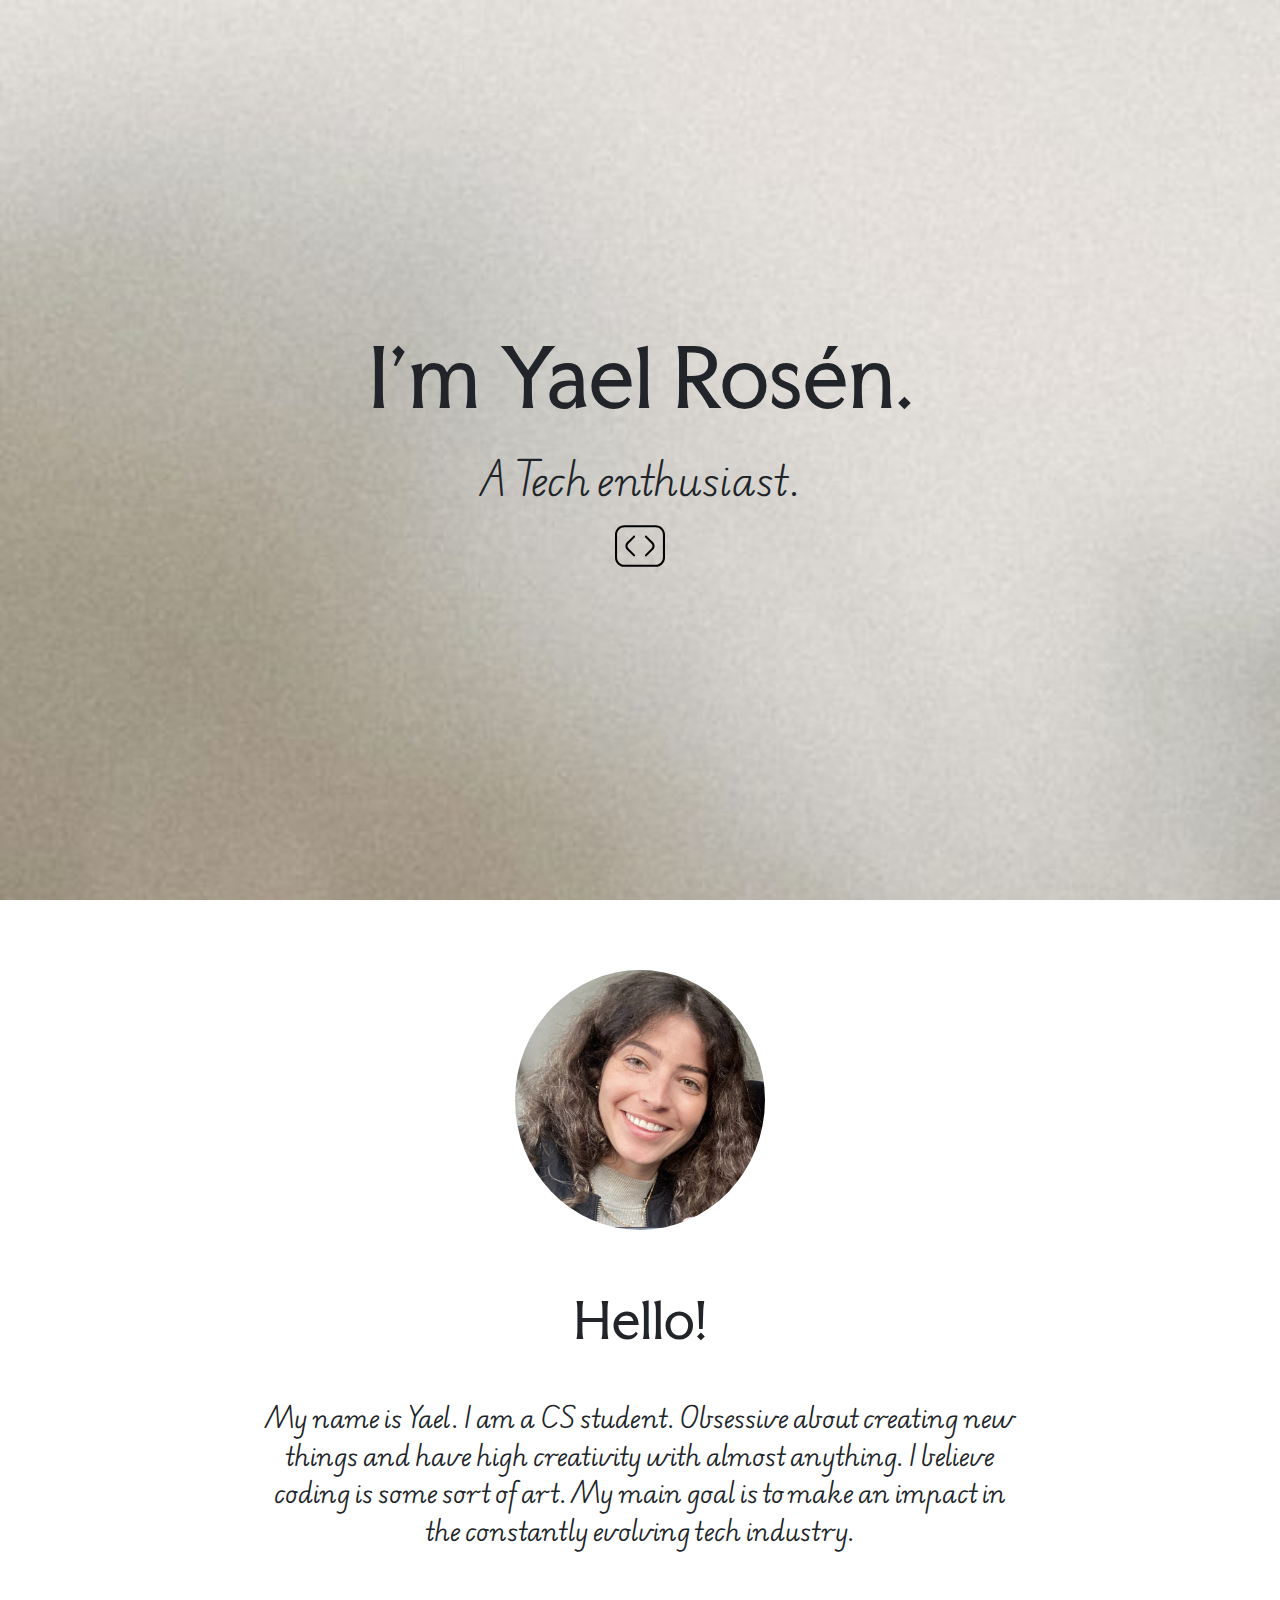
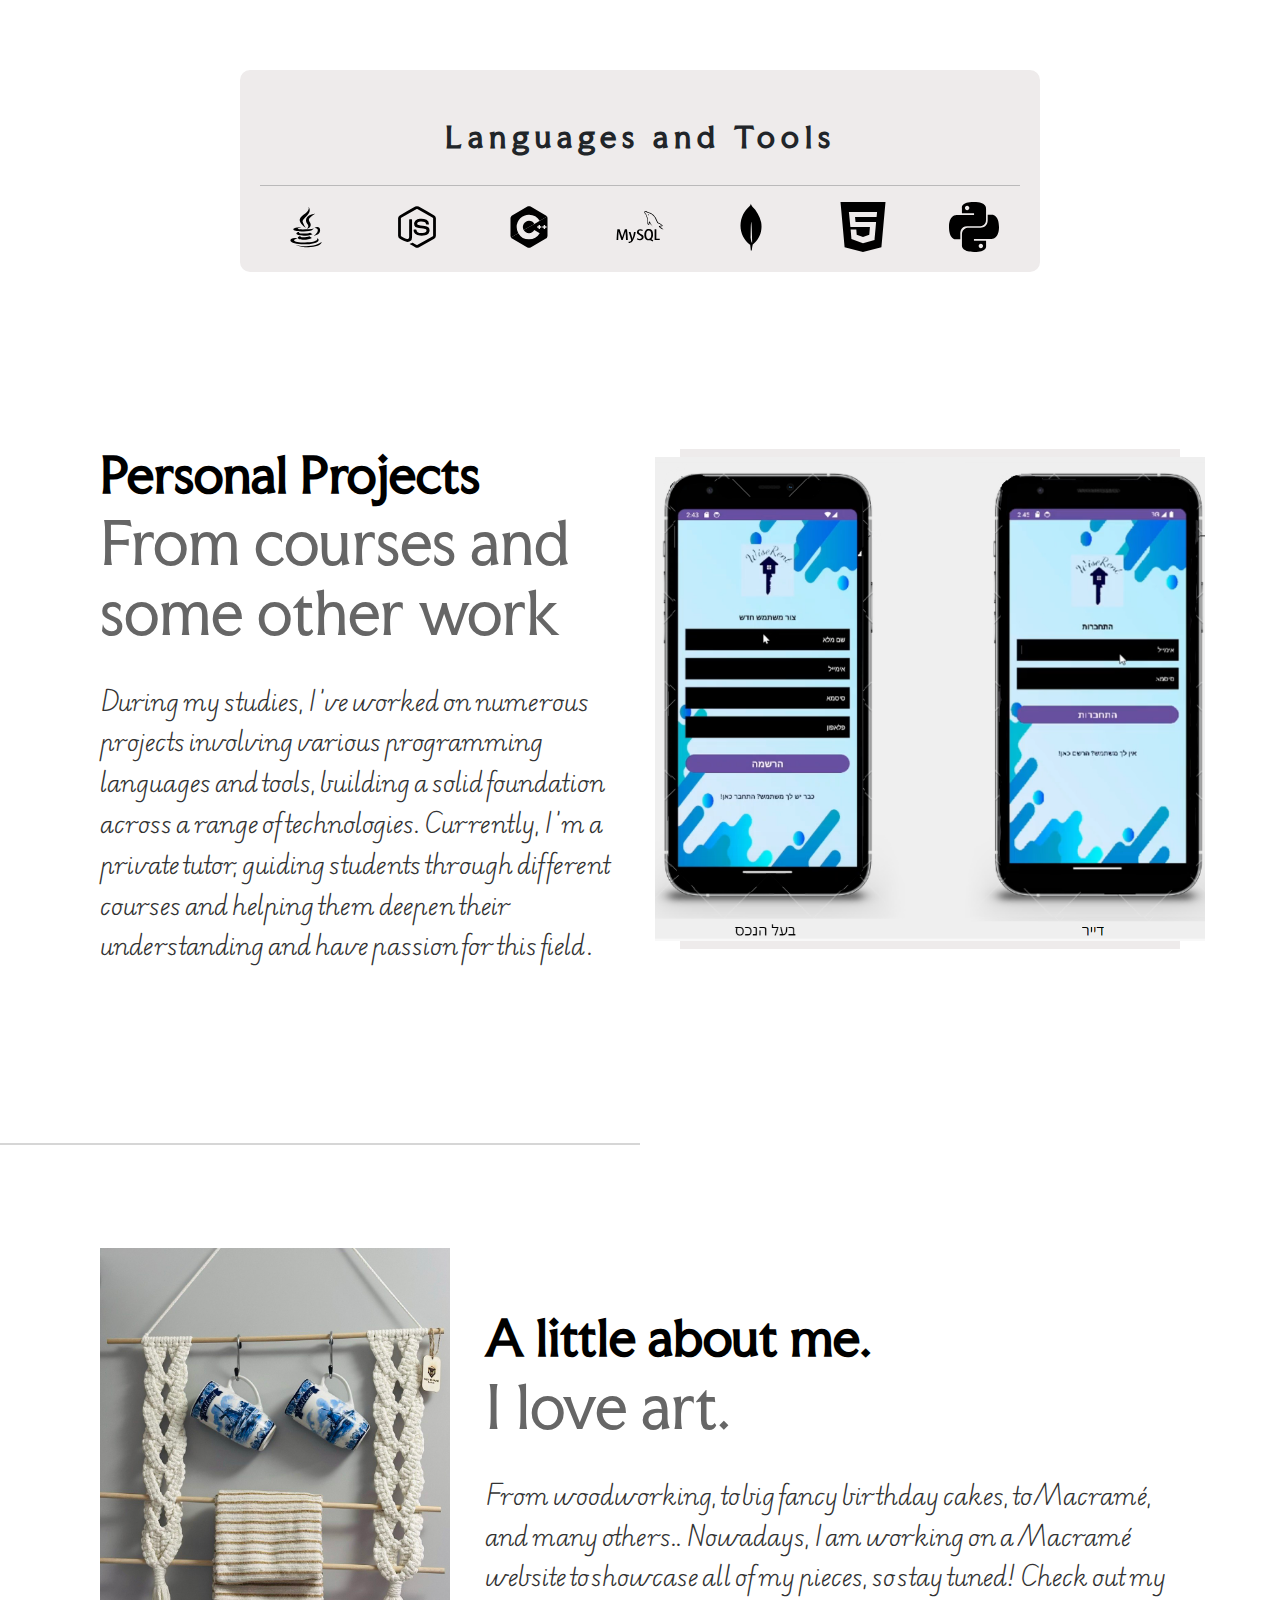
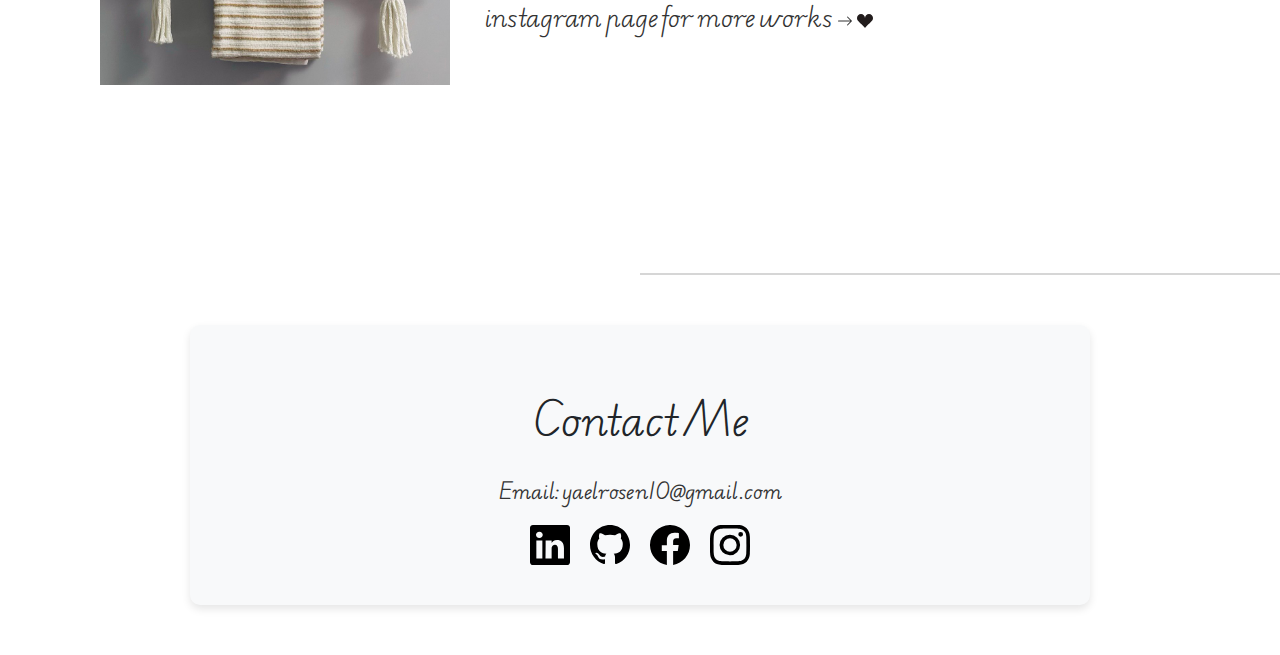
==== index.html @ b32c17ab "test" ====
<!DOCTYPE html>
<html lang="en">
<head>
    <meta charset="UTF-8">
    <meta name="viewport" content="width=device-width, initial-scale=1.0">
    <title>Yael portfolio</title>
    <link href="https://cdn.jsdelivr.net/npm/bootstrap@5.3.3/dist/css/bootstrap.min.css" rel="stylesheet" integrity="sha384-QWTKZyjpPEjISv5WaRU9OFeRpok6YctnYmDr5pNlyT2bRjXh0JMhjY6hW+ALEwIH" crossorigin="anonymous">
    <link href="style.css" rel="stylesheet">
    <link rel="preconnect" href="https://fonts.googleapis.com">
    <link rel="preconnect" href="https://fonts.gstatic.com" crossorigin>
    <link href="https://fonts.googleapis.com/css2?family=Faculty+Glyphic&family=Host+Grotesk:ital,wght@0,300..800;1,300..800&family=Lato:ital,wght@0,100;0,300;0,400;0,700;0,900;1,100;1,300;1,400;1,700;1,900&family=Noto+Serif:ital,wght@0,100..900;1,100..900&display=swap" rel="stylesheet">
    <link href="https://fonts.googleapis.com/css2?family=Edu+AU+VIC+WA+NT+Pre:wght@400..700&family=Faculty+Glyphic&family=Host+Grotesk:ital,wght@0,300..800;1,300..800&family=Lato:ital,wght@0,100;0,300;0,400;0,700;0,900;1,100;1,300;1,400;1,700;1,900&family=Noto+Serif:ital,wght@0,100..900;1,100..900&display=swap" rel="stylesheet">
    
</head>
<body>
    <div class="intro">
        <h1>I'm Yael Rosén.</h1>
        <h2>A Tech enthusiast.</h2>
        <img src="assets/rectangle-code (1).svg" alt="tech-icon" class="tech-icon">
    </div>

    <div class="about">
        <img class="portpic" src="assets/newversion.jpg" alt="selfi-img">
        <h2 class="ab">Hello!</h2>
        <p class="abtxt">My name is Yael. I am a CS student. Obsessive about creating new things and have high creativity with almost anything. I believe coding is some sort of art. My main goal is to make an impact in the constantly evolving tech industry. </p>
    </div> 

    <div class="skills">
        <h2>Languages and Tools</h2>
        <hr>
        <div class="icongrids">
            <img class="icon-java" src="assets/skillsicons/java-svgrepo-com.svg" alt="java-icon">
            <img class="icon-js" src="assets/skillsicons/java-script-svgrepo-com.svg" alt="js-icon">
            <img class="icon-cpp" src="assets/skillsicons/c-plus-plus-svgrepo-com.svg" alt="cpp-icon">
            <img class="icon-mysql" src="assets/skillsicons/mysql-svgrepo-com.svg" alt="mysql-icon">
            <img class="icon-mongoDB" src="assets/skillsicons/mongodb-svgrepo-com.svg" alt="mongoDB-icon">
            <img class="icon-html" src="assets/skillsicons/html-124-svgrepo-com.svg" alt="html-icon">
            <img class="icon-python" src="assets/skillsicons/python-127-svgrepo-com.svg" alt="python-icon">
        </div>
    </div>
    <div class="projects">
        <div class="projects-text">
            <h2 class="projects-heading">Personal Projects <span class="subheading">From courses and some other work</span></h2>
            <p class="lead">During my studies, I’ve worked on numerous projects involving various programming languages and tools, building a solid foundation across a range of technologies. Currently, I’m a private tutor, guiding students through different courses and helping them deepen their understanding and have passion for this field. </p>
        </div>
        <div class="projects-image">
            <img src="assets/screen.png" alt="app" class="appclass">
        </div>
    </div>
    <hr class="hri">
    <div class="intrests">
        <div class="intrests-image">
            <img src="assets/macrme.jpg" alt="Macramé" class="macclass">
        </div>
        <div class="intrests-text">
            <h2 class="intrests-heading">A little about me. <span class="subheading">I love art.</span></h2>
            <p class="lead">From woodworking, to big fancy birthday cakes, to Macramé, and many others.. 
                Nowadays, I am working on a Macramé website to showcase all of my pieces, so stay tuned! Check out my instagram page for more works <span class="press">
                    <svg xmlns="http://www.w3.org/2000/svg" width="16" height="16" fill="currentColor" class="bi bi-arrow-right" viewBox="0 0 16 16">
                        <path fill-rule="evenodd" d="M1 8a.5.5 0 0 1 .5-.5h11.793l-3.147-3.146a.5.5 0 0 1 .708-.708l4 4a.5.5 0 0 1 0 .708l-4 4a.5.5 0 0 1-.708-.708L13.293 8.5H1.5A.5.5 0 0 1 1 8"/>
                      </svg>
                      <a href="https://www.instagram.com/yaeli_macrame/profilecard/?igsh=eGxxMzIwcGQwdjg4" target="_blank" class="insta-link">
                    <svg xmlns="http://www.w3.org/2000/svg" width="16" height="16" fill="currentColor" class="bi bi-suit-heart-fill" viewBox="0 0 16 16">
                        <path d="M4 1c2.21 0 4 1.755 4 3.92C8 2.755 9.79 1 12 1s4 1.755 4 3.92c0 3.263-3.234 4.414-7.608 9.608a.513.513 0 0 1-.784 0C3.234 9.334 0 8.183 0 4.92 0 2.755 1.79 1 4 1"/>
                    </svg>
                    </a>
                </span></p>
        </div>
    </div>
    <hr class="hrb">
    <div class="contact-section">
        <div class="contact-header">
            <h2>Contact Me</h2>
            <p>Email: yaelrosen10@gmail.com</p>
        </div>
        <div class="social-links">
            <a href="https://www.linkedin.com/in/yael-rosen7/" class="social-link" target="_blank">
                <img src="assets/linkedin.svg" alt="LinkedIn" />
            </a>
            <a href="https://github.com/yaelrosen77" class="social-link" target="_blank">
                <img src="assets/github.svg" alt="GitHub" />
            </a>
            <a href="https://www.facebook.com/yael.rosen.754" class="social-link" target="_blank">
                <img src="assets/facebook.svg" alt="Facebook" />
            </a>
            <a href="https://www.instagram.com/yael_rosen?igsh=bm1jd3BnenJkaGw5&utm_source=qr" class="social-link" target="_blank">
                <img src="assets/instagram.svg" alt="Instagram" />
            </a>
        </div>
    </div>
    


</body>
</html>
---- style.css ----
h1 {
    font-family: "Faculty Glyphic", sans-serif;
    font-weight: 400;
    font-style: normal;
    margin: 0;
    font-size: 80px;
  }
  
h2 {
  font-family: "Edu AU VIC WA NT Pre", cursive;
  font-optical-sizing: auto;
  font-weight: 400;
  margin-top: 30px; 
  font-size: 40px;

}

.intro{
    height: 100vh;
    background-image: url('assets/83dbbc97db39d7b29eabbd80b757023a.jpg');
    background-size: cover;    
    justify-content: center;
    align-items: center;
    display: flex;
    flex-direction: column;
    margin-bottom: 50px;
}

.about {
    height: 80vh;
    display: flex;
    flex-direction: column;       
    align-items: center;          
    text-align: center;           
    padding: 20px;
    padding-left: 20%;
    padding-right: 20%;
}

.portpic {
    width: 250px;                 
    height: 260px;                
    border-radius: 50%;           
    object-fit: cover;            
    margin-bottom: 30px;  
}

.ab{
    font-family: "Faculty Glyphic", sans-serif;
    font-size: 50px;
    margin-bottom: 15px;
}

p{
    font-size: 25px;
    font-family: "Edu AU VIC WA NT Pre", cursive;
    font-optical-sizing: auto;
    font-weight: 430;
    margin-top: 34px;
}

.tech-icon {
    width: 50px; 
    height: auto;
    margin-top: 10px; 
}


.skills {
    text-align: center;
    padding: 20px;
    background-color: #eeebeb;
    border-radius: 10px;
    max-width: 800px;
    margin: 0 auto;
}

.skills h2 {
    font-size: 1.8em;
    margin-bottom: 30px;
    font-family: "Faculty Glyphic", sans-serif;
    letter-spacing: 6px; 
    font-weight: bold;
    font-style: normal;
}

.icongrids {
    display: grid;
    grid-template-columns: repeat(auto-fit, minmax(80px, 1fr));
    gap: 20px;
    align-items: center;
    justify-items: center;
}

.icongrids img {
    width: 50px;
    height: 50px;
    fill: #2a2626; 
    transition: transform 0.2s ease, fill 0.2s ease;
}

.icongrids img:hover {
    transform: scale(1.1);
    fill: #007bff; 
}

.projects {
    display: flex;
    flex-direction: row;
    align-items: center;
    justify-content: space-between;
    gap: 20px;
    margin: 0 auto;
    height: 95vh;
    margin-left: 100px;
    margin-right: 100px;
}

.projects-text {
    flex: 2;
    padding-right: 15px;
}

.projects-heading {
    font-family: "Faculty Glyphic", sans-serif;
    font-size: 3em;
    font-weight: 700;
    color: #000; 
    margin-bottom: 10px;
}

.subheading {
    display: block;
    font-size: 1.2em;
    font-weight: 400;
    color: #666; 
    margin-top: 5px;
}

.lead {
    font-size: 1.5em;
    color: #333;
    line-height: 1.7;
}

.projects-image {
    flex: 1;
    width: 500px;
    height: 500px;
    background-color: #eeebeb; 
    display: flex;
    align-items: center;
    justify-content: center;
}

.appclass{
    width: 550px;
}


.intrests {
    display: flex;
    flex-direction: row;
    align-items: center;
    justify-content: space-between;
    gap: 20px;
    margin: 0 auto;
    height: 68vh;
    margin-left: 100px;
    margin-right: 100px;
}

.intrests-text {
    flex: 2;
    padding-left: 15px;
}

.intrests-heading {
    font-family: "Faculty Glyphic", sans-serif;
    font-size: 3em;
    font-weight: 700;
    color: #000; 
    margin-bottom: 10px;
}


.intrests-image {
    flex: 1;
    width: 350px;
    height: 350px;
    background-color: #eeebeb; 
    display: flex;
    align-items: center;
    justify-content: center;
}

.macclass{
    width: 350px;
}

.hri {
    width: 50%;
    border: 1px solid #5d5c5c;
}

.hrb {
    width: 50%;
    border: 1px solid #5d5c5c;
    margin-left: auto;
    margin-top: 100px;

}

.contact-section {
    background-color: #f8f9fa;
    padding: 40px;
    margin: 50px auto;
    max-width: 900px;
    border-radius: 10px;
    box-shadow: 0 4px 8px rgba(0, 0, 0, 0.1);
    text-align: center;
}

.contact-header h2 {
    font-size: 2.5em;
    margin-bottom: 10px;
}

.contact-header p {
    font-size: 1.2em;
    color: #333;
}

.social-links {
    display: flex;
    justify-content: center;
    gap: 20px;
    margin-top: 20px;
}

.social-link img {
    width: 40px;
    height: 40px;
    transition: transform 0.3s ease;
}

.social-link img:hover {
    transform: scale(1.1);
}

.insta-link svg {
    color: rgb(34, 28, 28);
}

.insta-link:hover {
    background-color: #fff9f9;
}
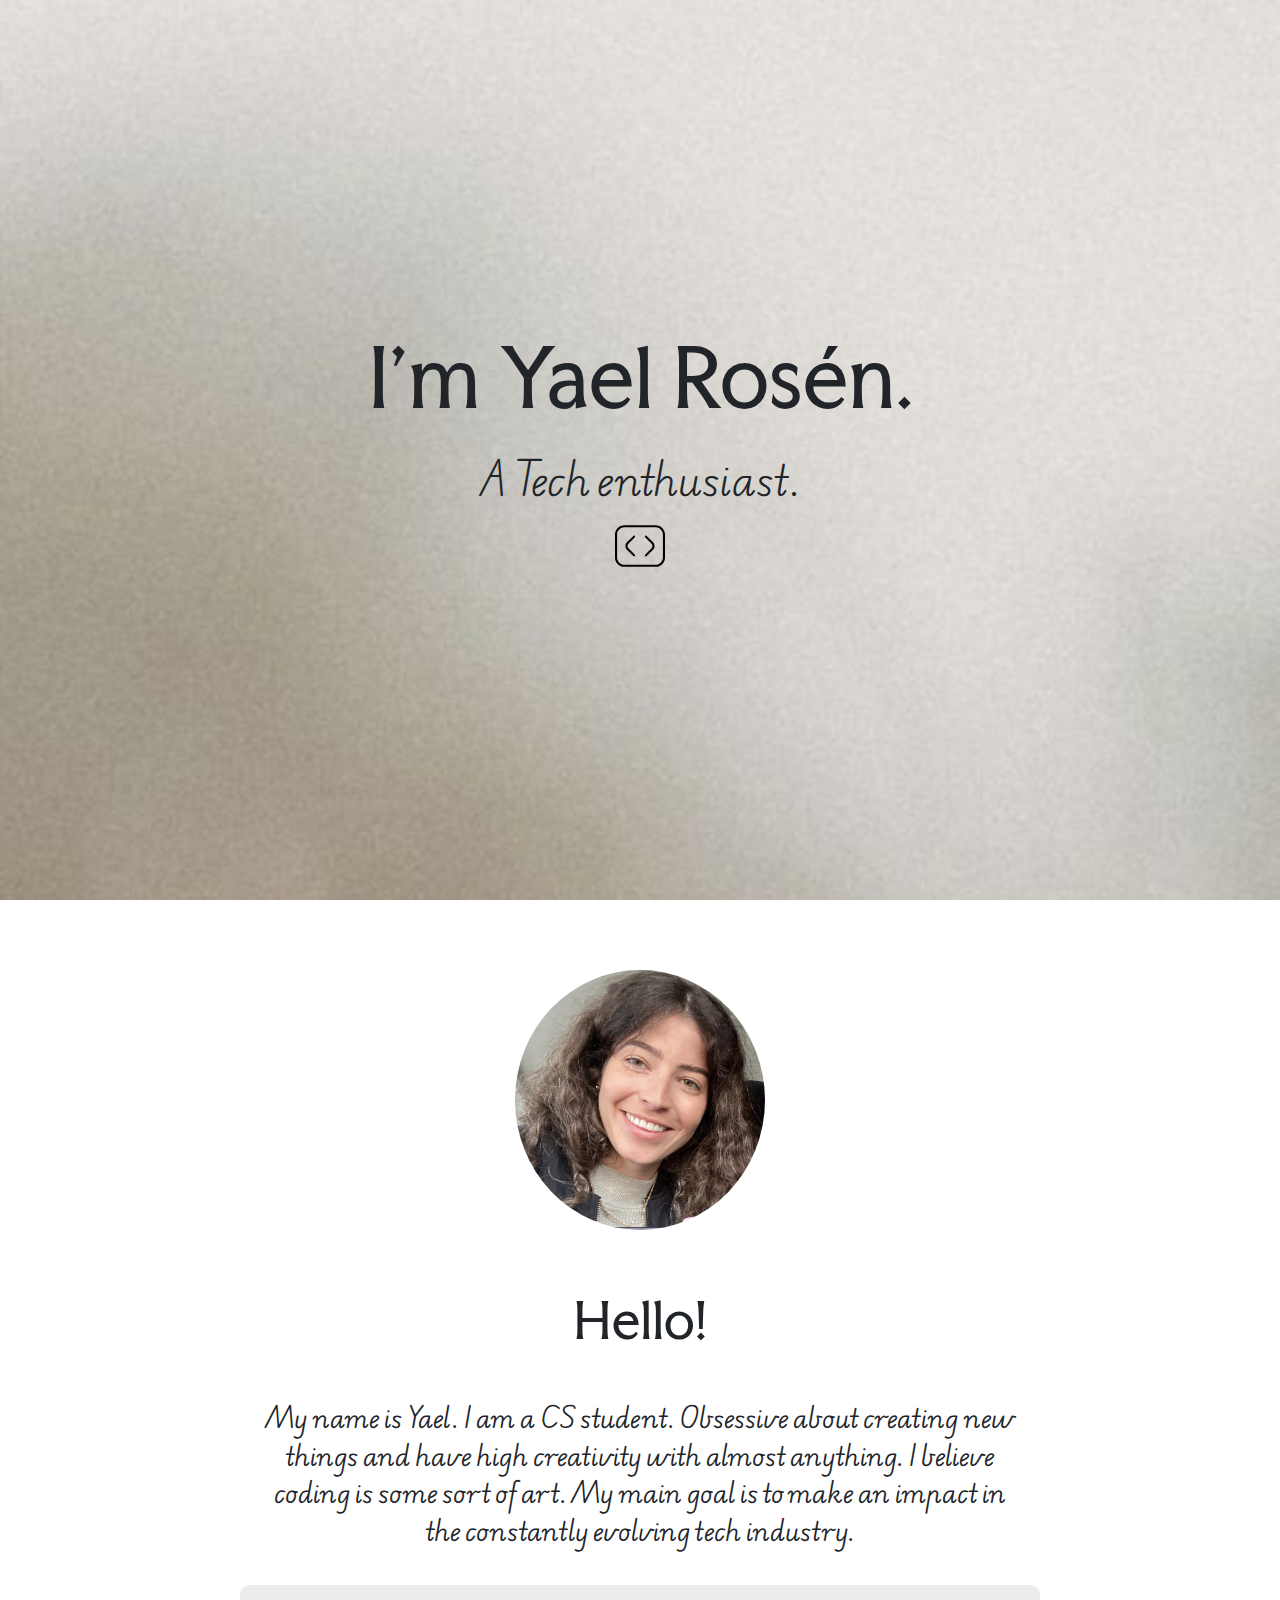
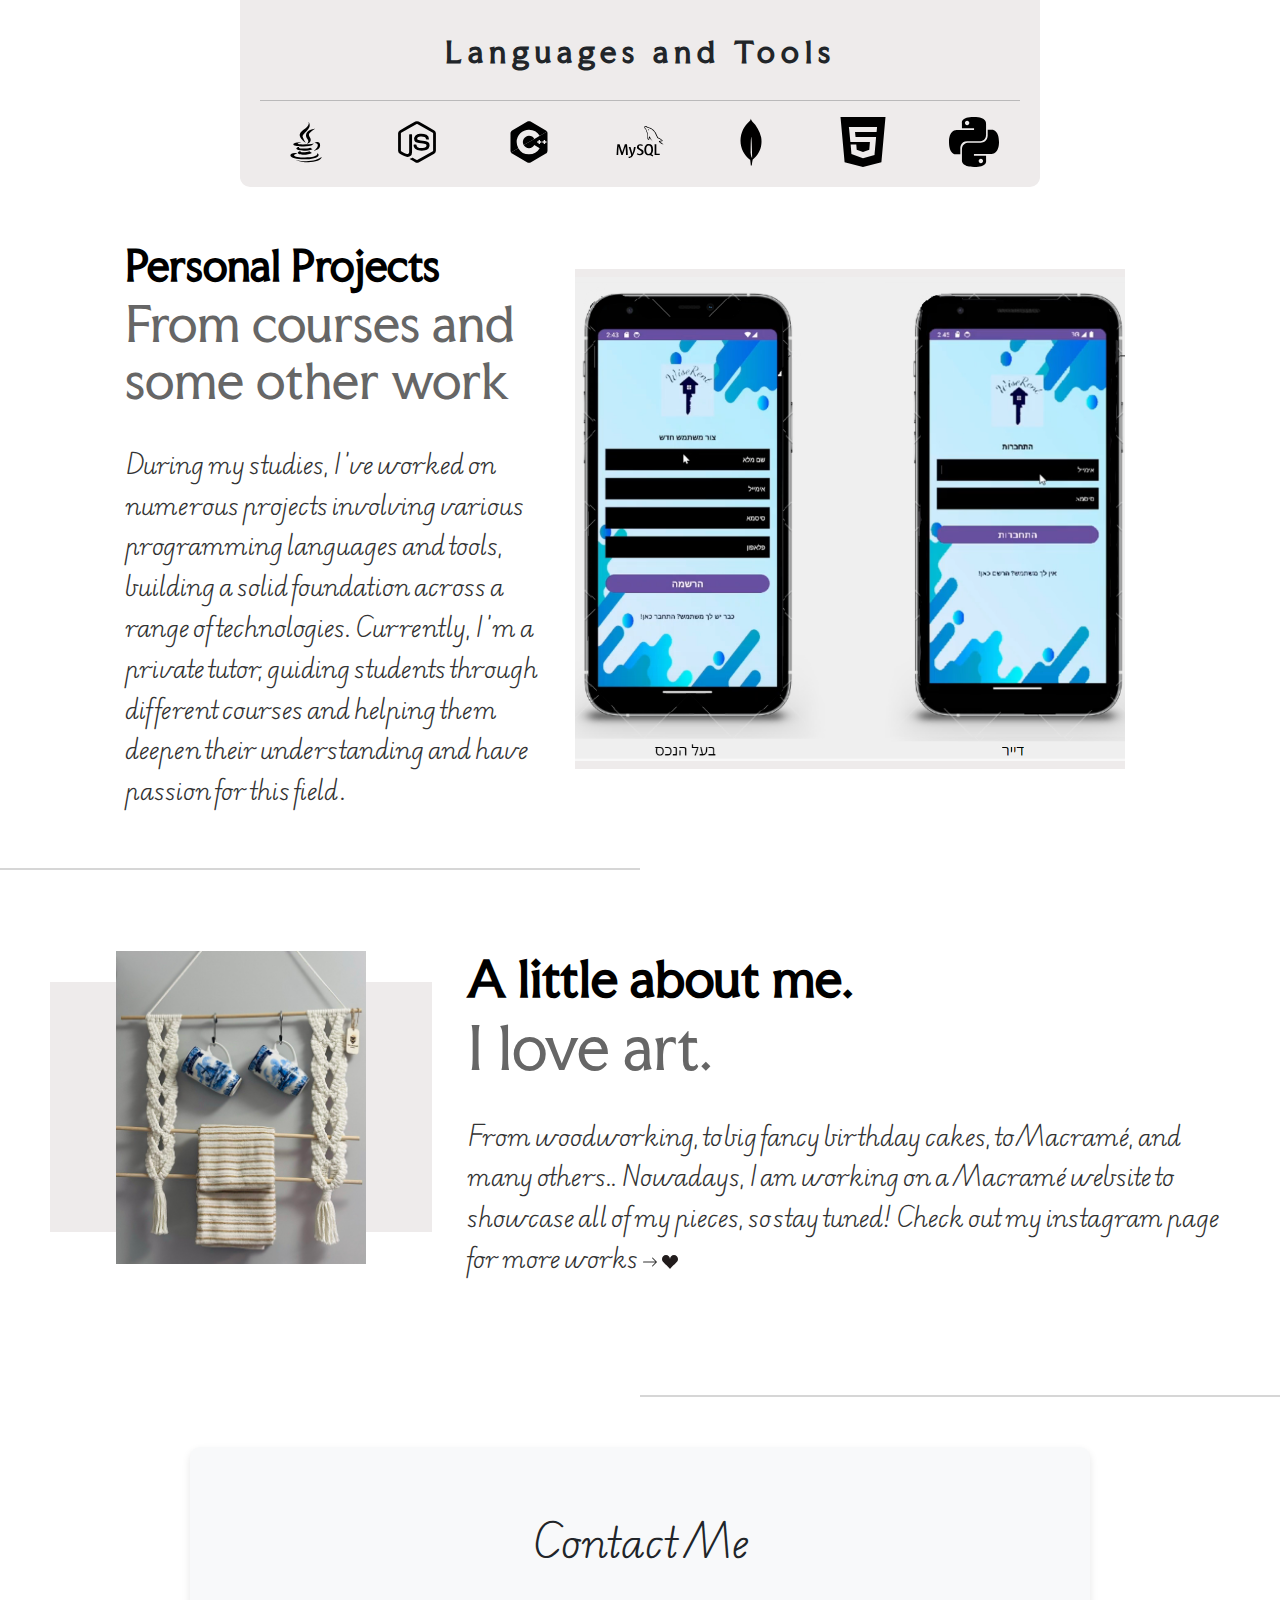
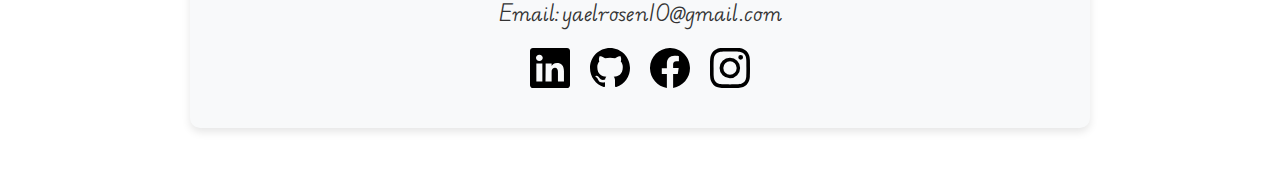
==== commit f2afc734: "check for changes" ====
--- a/index.html
+++ b/index.html
@@ -14,7 +14,7 @@
 </head>
 <body>
     <div class="intro">
-        <h1>I'm Yael Rosén.</h1>
+        <h1>I'm Yael Rosén. </h1>
         <h2>A Tech enthusiast.</h2>
         <img src="assets/rectangle-code (1).svg" alt="tech-icon" class="tech-icon">
     </div>
--- a/style.css
+++ b/style.css
@@ -28,7 +28,6 @@
 }
 
 .about {
-    height: 80vh;
     display: flex;
     flex-direction: column;       
     align-items: center;          
@@ -69,6 +68,7 @@
 
 .skills {
     text-align: center;
+    margin-bottom: 30px;
     padding: 20px;
     background-color: #eeebeb;
     border-radius: 10px;
@@ -112,9 +112,9 @@
     justify-content: space-between;
     gap: 20px;
     margin: 0 auto;
-    height: 95vh;
     margin-left: 100px;
     margin-right: 100px;
+    padding: 25px;
 }
 
 .projects-text {
@@ -124,7 +124,7 @@
 
 .projects-heading {
     font-family: "Faculty Glyphic", sans-serif;
-    font-size: 3em;
+    font-size: 2.5em;
     font-weight: 700;
     color: #000; 
     margin-bottom: 10px;
@@ -146,12 +146,13 @@
 
 .projects-image {
     flex: 1;
-    width: 500px;
+    width: 600px;
     height: 500px;
     background-color: #eeebeb; 
     display: flex;
     align-items: center;
     justify-content: center;
+    margin-right: 30px;
 }
 
 .appclass{
@@ -165,10 +166,8 @@
     align-items: center;
     justify-content: space-between;
     gap: 20px;
-    margin: 0 auto;
-    height: 68vh;
-    margin-left: 100px;
-    margin-right: 100px;
+    margin: 50px;
+    margin-bottom: 40px;
 }
 
 .intrests-text {
@@ -188,7 +187,7 @@
 .intrests-image {
     flex: 1;
     width: 350px;
-    height: 350px;
+    height: 250px;
     background-color: #eeebeb; 
     display: flex;
     align-items: center;
@@ -196,7 +195,7 @@
 }
 
 .macclass{
-    width: 350px;
+    width: 250px;
 }
 
 .hri {
